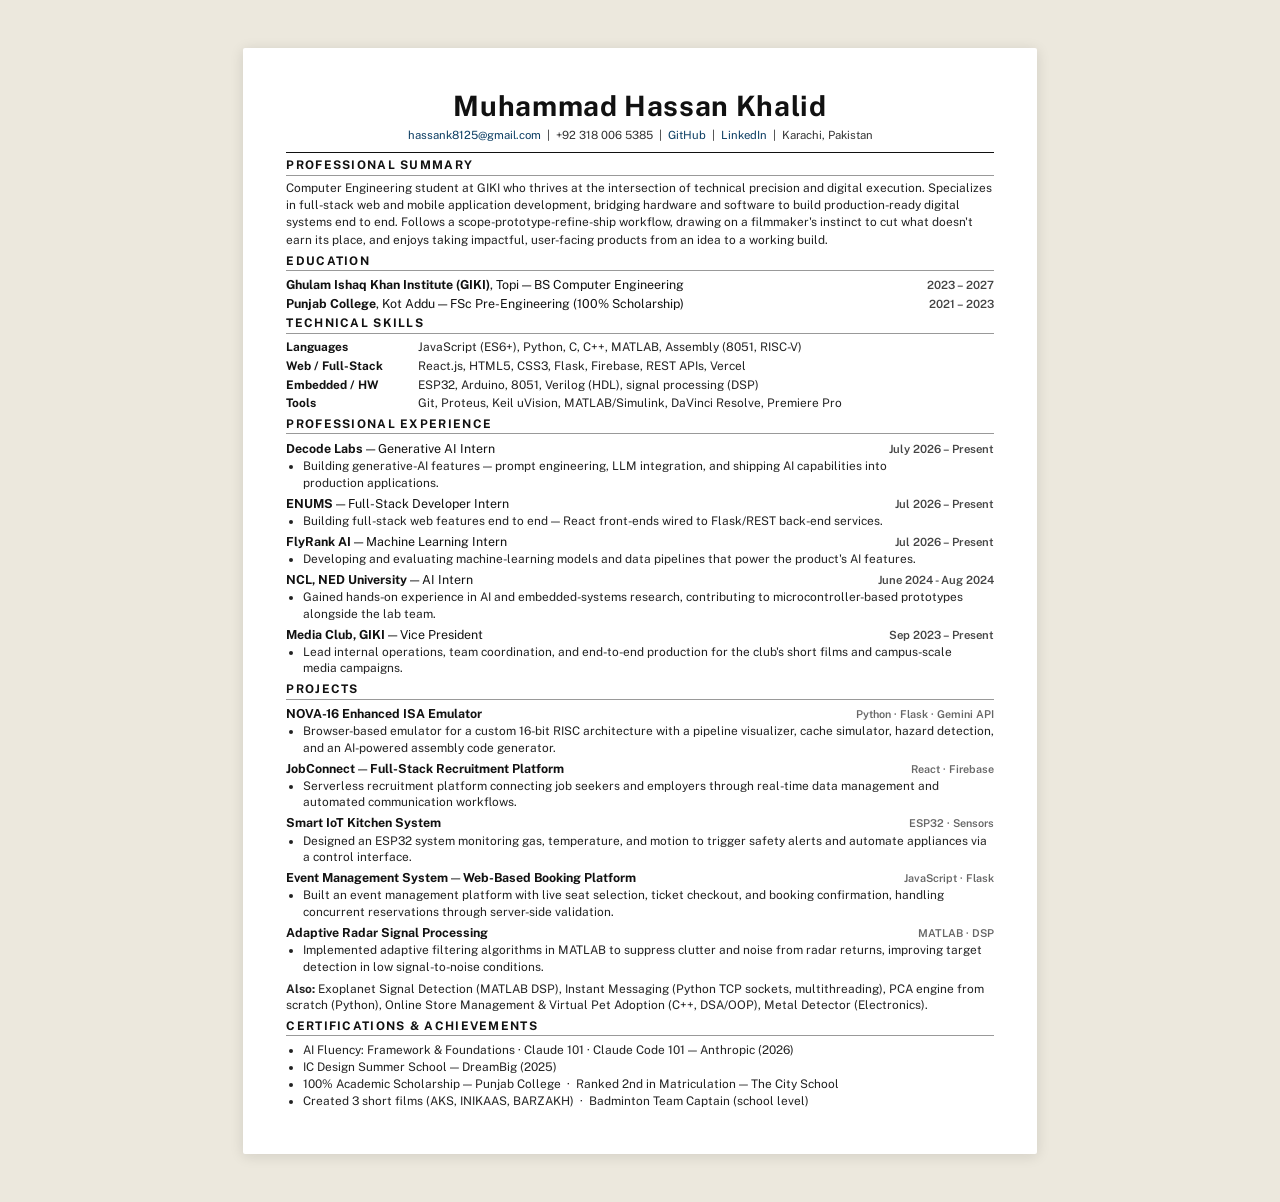
==== assets/cv/resume.html @ fac355b6 "Add CV button, mobile responsiveness, and rebuild CV.pdf at A4" ====
<!DOCTYPE html>
<!--
  Hassan Khalid — résumé. Print source for ../CV.pdf.

  Imported from the Claude Design project "CV editing request"
  (Hassan Khalid Resume.dc.html). The original relied on the design
  runtime (support.js + the <doc-page> custom element); this is the
  same document with doc-page's print behaviour written out as plain
  CSS, so it renders identically with no JS and no dependencies.

  The page box is A4 — that is what the document was designed against.
  The previous CV.pdf was printed onto US Letter, which is 1.23in
  shorter and wider than A4, so the sheet never filled and every page
  carried a band of blank space at the foot.

  Regenerate the PDF after editing:
    node assets/cv/build-pdf.js
-->
<html lang="en">
<head>
<meta charset="utf-8">
<meta name="viewport" content="width=device-width, initial-scale=1">
<title>Muhammad Hassan Khalid — Résumé</title>
<link rel="preconnect" href="https://fonts.googleapis.com">
<link rel="preconnect" href="https://fonts.gstatic.com" crossorigin>
<link href="https://fonts.googleapis.com/css2?family=Public+Sans:wght@400;500;600;700&display=swap" rel="stylesheet">
<style>
  /* ---- page geometry -------------------------------------------------
     margin:0 leaves Chrome no margin box to stamp its date/URL/page-count
     header into; the visual inset lives on the sheet's own padding, so
     print and screen show the same document.                            */
  @page { size: 210mm 297mm; margin: 0; }

  body { margin: 0; }
  a { color: #0b3d63; text-decoration: none; }
  a:hover { text-decoration: underline; }

  /* zero-specificity typographic defaults, so anything authored wins */
  :where(h1, h2, h3, h4, h5, h6) { text-wrap: balance; }
  :where(p, li, blockquote, figcaption) { text-wrap: pretty; }

  /* ---- screen: one sheet on a desk, the way the design tool shows it -- */
  .desk {
    min-height: 100vh;
    padding: 48px 24px;
    box-sizing: border-box;
    background: #ece8dd;
    font-family: -apple-system, BlinkMacSystemFont, 'Helvetica Neue', Arial, sans-serif;
  }
  .sheet {
    width: 210mm;
    margin: 0 auto;
    padding: 0.45in;
    box-sizing: border-box;
    background: #fff;
    border-radius: 2px;
    box-shadow: 0 2px 14px rgba(20, 20, 19, 0.12);
  }

  /* ---- fill the sheet -------------------------------------------------
     At its authored size the document runs 910px against A4's 1036px of
     printable height, so it stops ~1.4in short and the foot of the page
     reads as dead space. --fit scales every length in the document by one
     factor (zoom re-lays-out at width/factor then scales, so the design's
     proportions and line width are preserved exactly — it is the same
     document, set larger). 1.08 lands at ~98% of the printable height.

     If you add or remove content, retune: raise --fit until the sheet is
     just under 1036px tall, then re-run build-pdf.js and confirm the PDF
     is still a single page. Above ~1.09 it spills onto a second page.     */
  .fit { zoom: 1.08; }

  /* ---- print ---------------------------------------------------------
     The document is built to land on a single A4 sheet, so the inset can
     sit on the sheet's padding directly. Break hygiene is kept anyway so
     an edit that pushes it to two pages still splits cleanly.            */
  @media print {
    html, body {
      margin: 0 !important; padding: 0 !important;
      background: none !important; height: auto !important;
      overflow: visible !important;
    }
    .desk { min-height: 0; padding: 0; background: none; }
    .sheet { width: auto; margin: 0; border-radius: 0; box-shadow: none; }
    h1, h2, h3, h4, h5, h6 { break-after: avoid; }
    section, li { break-inside: avoid; }
    p, li { orphans: 3; widows: 3; }
    * { -webkit-print-color-adjust: exact; print-color-adjust: exact; }
  }
</style>
</head>
<body>
<div class="desk">
<div class="sheet">
<div class="fit">

  <header style="text-align:center;padding-bottom:7px;border-bottom:1.5px solid #111;">
    <h1 style="margin:0;font-family:'Public Sans',sans-serif;font-size:26px;font-weight:700;letter-spacing:0.6px;color:#111;line-height:1.1;">Muhammad Hassan Khalid</h1>
    <p style="margin:5px 0 0;font-family:'Public Sans',sans-serif;font-size:10.5px;color:#333;line-height:1.5;">
      <a href="mailto:hassank8125@gmail.com">hassank8125@gmail.com</a> &nbsp;|&nbsp; +92 318 006 5385 &nbsp;|&nbsp; <a href="https://github.com/HassanKhalid8">GitHub</a> &nbsp;|&nbsp; <a href="https://linkedin.com/in/hassankhalid8">LinkedIn</a> &nbsp;|&nbsp; Karachi, Pakistan
    </p>
  </header>

  <section style="margin-top:5px;">
    <h2 style="margin:0 0 4px;padding-bottom:2px;border-bottom:0.75px solid #999;font-family:'Public Sans',sans-serif;font-size:11px;font-weight:700;letter-spacing:1.2px;text-transform:uppercase;color:#111;">Professional Summary</h2>
    <p style="margin:0;font-family:'Public Sans',sans-serif;font-size:11px;line-height:1.45;color:#222;">Computer Engineering student at GIKI who thrives at the intersection of technical precision and digital execution. Specializes in full-stack web and mobile application development, bridging hardware and software to build production-ready digital systems end to end. Follows a scope-prototype-refine-ship workflow, drawing on a filmmaker's instinct to cut what doesn't earn its place, and enjoys taking impactful, user-facing products from an idea to a working build.</p>
  </section>

  <section style="margin-top:5px;">
    <h2 style="margin:0 0 5px;padding-bottom:2px;border-bottom:0.75px solid #999;font-family:'Public Sans',sans-serif;font-size:11px;font-weight:700;letter-spacing:1.2px;text-transform:uppercase;color:#111;">Education</h2>
    <div style="display:flex;flex-direction:column;gap:4px;">
      <div style="display:flex;justify-content:space-between;align-items:baseline;gap:12px;">
        <span style="font-family:'Public Sans',sans-serif;font-size:11.5px;color:#111;"><b>Ghulam Ishaq Khan Institute (GIKI)</b>, Topi — BS Computer Engineering</span>
        <span style="font-family:'Public Sans',sans-serif;font-size:10.5px;font-weight:600;color:#444;white-space:nowrap;">2023 – 2027</span>
      </div>
      <div style="display:flex;justify-content:space-between;align-items:baseline;gap:12px;">
        <span style="font-family:'Public Sans',sans-serif;font-size:11.5px;color:#111;"><b>Punjab College</b>, Kot Addu — FSc Pre-Engineering (100% Scholarship)</span>
        <span style="font-family:'Public Sans',sans-serif;font-size:10.5px;font-weight:600;color:#444;white-space:nowrap;">2021 – 2023</span>
      </div>
    </div>
  </section>

  <section style="margin-top:5px;">
    <h2 style="margin:0 0 5px;padding-bottom:2px;border-bottom:0.75px solid #999;font-family:'Public Sans',sans-serif;font-size:11px;font-weight:700;letter-spacing:1.2px;text-transform:uppercase;color:#111;">Technical Skills</h2>
    <div style="display:grid;grid-template-columns:112px 1fr;row-gap:2px;column-gap:10px;font-family:'Public Sans',sans-serif;font-size:11px;line-height:1.4;color:#222;">
      <div style="font-weight:700;color:#111;">Languages</div><div>JavaScript (ES6+), Python, C, C++, MATLAB, Assembly (8051, RISC-V)</div>
      <div style="font-weight:700;color:#111;">Web / Full-Stack</div><div>React.js, HTML5, CSS3, Flask, Firebase, REST APIs, Vercel</div>
      <div style="font-weight:700;color:#111;">Embedded / HW</div><div>ESP32, Arduino, 8051, Verilog (HDL), signal processing (DSP)</div>
      <div style="font-weight:700;color:#111;">Tools</div><div>Git, Proteus, Keil uVision, MATLAB/Simulink, DaVinci Resolve, Premiere Pro</div>
    </div>
  </section>

  <section style="margin-top:5px;">
    <h2 style="margin:0 0 6px;padding-bottom:2px;border-bottom:0.75px solid #999;font-family:'Public Sans',sans-serif;font-size:11px;font-weight:700;letter-spacing:1.2px;text-transform:uppercase;color:#111;">Professional Experience</h2>
    <div style="display:flex;flex-direction:column;gap:4px;">

      <div>
        <div style="display:flex;justify-content:space-between;align-items:baseline;gap:12px;">
          <span style="font-family:'Public Sans',sans-serif;font-size:11.5px;color:#111;"><b>Decode Labs</b> — Generative AI Intern</span>
          <span style="font-family:'Public Sans',sans-serif;font-size:10.5px;font-weight:600;color:#444;white-space:nowrap;">July 2026 – Present</span>
        </div>
        <ul style="margin:2px 0 0;padding-left:15px;font-family:'Public Sans',sans-serif;font-size:11px;line-height:1.4;color:#222;">
          <li>Building generative-AI features — prompt engineering, LLM integration, and shipping AI capabilities into production applications.</li>
        </ul>
      </div>

      <div>
        <div style="display:flex;justify-content:space-between;align-items:baseline;gap:12px;">
          <span style="font-family:'Public Sans',sans-serif;font-size:11.5px;color:#111;"><b>ENUMS</b> — Full-Stack Developer Intern</span>
          <span style="font-family:'Public Sans',sans-serif;font-size:10.5px;font-weight:600;color:#444;white-space:nowrap;">Jul 2026 – Present</span>
        </div>
        <ul style="margin:2px 0 0;padding-left:15px;font-family:'Public Sans',sans-serif;font-size:11px;line-height:1.4;color:#222;">
          <li>Building full-stack web features end to end — React front-ends wired to Flask/REST back-end services.</li>
        </ul>
      </div>

      <div>
        <div style="display:flex;justify-content:space-between;align-items:baseline;gap:12px;">
          <span style="font-family:'Public Sans',sans-serif;font-size:11.5px;color:#111;"><b>FlyRank AI</b> — Machine Learning Intern</span>
          <span style="font-family:'Public Sans',sans-serif;font-size:10.5px;font-weight:600;color:#444;white-space:nowrap;">Jul 2026 – Present</span>
        </div>
        <ul style="margin:2px 0 0;padding-left:15px;font-family:'Public Sans',sans-serif;font-size:11px;line-height:1.4;color:#222;">
          <li>Developing and evaluating machine-learning models and data pipelines that power the product's AI features.</li>
        </ul>
      </div>

      <div>
        <div style="display:flex;justify-content:space-between;align-items:baseline;gap:12px;">
          <span style="font-family:'Public Sans',sans-serif;font-size:11.5px;color:#111;"><b>NCL, NED University</b> — AI Intern</span>
          <span style="font-family:'Public Sans',sans-serif;font-size:10.5px;font-weight:600;color:#444;white-space:nowrap;">June 2024 - Aug 2024</span>
        </div>
        <ul style="margin:2px 0 0;padding-left:15px;font-family:'Public Sans',sans-serif;font-size:11px;line-height:1.4;color:#222;">
          <li>Gained hands-on experience in AI and embedded-systems research, contributing to microcontroller-based prototypes alongside the lab team.</li>
        </ul>
      </div>

      <div>
        <div style="display:flex;justify-content:space-between;align-items:baseline;gap:12px;">
          <span style="font-family:'Public Sans',sans-serif;font-size:11.5px;color:#111;"><b>Media Club, GIKI</b> — Vice President</span>
          <span style="font-family:'Public Sans',sans-serif;font-size:10.5px;font-weight:600;color:#444;white-space:nowrap;">Sep 2023 – Present</span>
        </div>
        <ul style="margin:2px 0 0;padding-left:15px;font-family:'Public Sans',sans-serif;font-size:11px;line-height:1.4;color:#222;">
          <li>Lead internal operations, team coordination, and end-to-end production for the club's short films and campus-scale media campaigns.</li>
        </ul>
      </div>

    </div>
  </section>

  <section style="margin-top:5px;">
    <h2 style="margin:0 0 6px;padding-bottom:2px;border-bottom:0.75px solid #999;font-family:'Public Sans',sans-serif;font-size:11px;font-weight:700;letter-spacing:1.2px;text-transform:uppercase;color:#111;">Projects</h2>
    <div style="display:flex;flex-direction:column;gap:4px;">

      <div>
        <div style="display:flex;justify-content:space-between;align-items:baseline;gap:12px;">
          <span style="font-family:'Public Sans',sans-serif;font-size:11.5px;color:#111;"><b>NOVA-16 Enhanced ISA Emulator</b>&nbsp;</span>
          <span style="font-family:'Public Sans',sans-serif;font-size:10px;font-weight:600;color:#666;white-space:nowrap;">Python · Flask · Gemini API</span>
        </div>
        <ul style="margin:2px 0 0;padding-left:15px;font-family:'Public Sans',sans-serif;font-size:11px;line-height:1.4;color:#222;">
          <li>Browser-based emulator for a custom 16-bit RISC architecture with a pipeline visualizer, cache simulator, hazard detection, and an AI-powered assembly code generator.</li>
        </ul>
      </div>

      <div>
        <div style="display:flex;justify-content:space-between;align-items:baseline;gap:12px;">
          <span style="font-family:'Public Sans',sans-serif;font-size:11.5px;color:#111;"><b>JobConnect</b> — <b>Full-Stack Recruitment Platform</b>&nbsp;</span>
          <span style="font-family:'Public Sans',sans-serif;font-size:10px;font-weight:600;color:#666;white-space:nowrap;">React · Firebase</span>
        </div>
        <ul style="margin:2px 0 0;padding-left:15px;font-family:'Public Sans',sans-serif;font-size:11px;line-height:1.4;color:#222;">
          <li>Serverless recruitment platform connecting job seekers and employers through real-time data management and automated communication workflows.</li>
        </ul>
      </div>

      <div>
        <div style="display:flex;justify-content:space-between;align-items:baseline;gap:12px;">
          <span style="font-family:'Public Sans',sans-serif;font-size:11.5px;color:#111;"><b>Smart IoT Kitchen System</b></span>
          <span style="font-family:'Public Sans',sans-serif;font-size:10px;font-weight:600;color:#666;white-space:nowrap;">ESP32 · Sensors</span>
        </div>
        <ul style="margin:2px 0 0;padding-left:15px;font-family:'Public Sans',sans-serif;font-size:11px;line-height:1.4;color:#222;">
          <li>Designed an ESP32 system monitoring gas, temperature, and motion to trigger safety alerts and automate appliances via a control interface.</li>
        </ul>
      </div>

      <div>
        <div style="display:flex;justify-content:space-between;align-items:baseline;gap:12px;">
          <span style="font-family:'Public Sans',sans-serif;font-size:11.5px;color:#111;"><b>Event Management System</b> — <b>Web-Based Booking Platform</b></span>
          <span style="font-family:'Public Sans',sans-serif;font-size:10px;font-weight:600;color:#666;white-space:nowrap;">JavaScript · Flask</span>
        </div>
        <ul style="margin:2px 0 0;padding-left:15px;font-family:'Public Sans',sans-serif;font-size:11px;line-height:1.4;color:#222;">
          <li>Built an event management platform with live seat selection, ticket checkout, and booking confirmation, handling concurrent reservations through server-side validation.</li>
        </ul>
      </div>

      <div>
        <div style="display:flex;justify-content:space-between;align-items:baseline;gap:12px;">
          <span style="font-family:'Public Sans',sans-serif;font-size:11.5px;color:#111;"><b>Adaptive Radar Signal Processing</b></span>
          <span style="font-family:'Public Sans',sans-serif;font-size:10px;font-weight:600;color:#666;white-space:nowrap;">MATLAB · DSP</span>
        </div>
        <ul style="margin:2px 0 0;padding-left:15px;font-family:'Public Sans',sans-serif;font-size:11px;line-height:1.4;color:#222;">
          <li>Implemented adaptive filtering algorithms in MATLAB to suppress clutter and noise from radar returns, improving target detection in low signal-to-noise conditions.</li>
        </ul>
      </div>

      <div style="margin-top:1px;">
        <p style="margin:0;font-family:'Public Sans',sans-serif;font-size:11px;line-height:1.4;color:#222;"><b>Also:</b> Exoplanet Signal Detection (MATLAB DSP), Instant Messaging (Python TCP sockets, multithreading), PCA engine from scratch (Python), Online Store Management &amp; Virtual Pet Adoption (C++, DSA/OOP), Metal Detector (Electronics).</p>
      </div>

    </div>
  </section>

  <section style="margin-top:5px;">
    <h2 style="margin:0 0 5px;padding-bottom:2px;border-bottom:0.75px solid #999;font-family:'Public Sans',sans-serif;font-size:11px;font-weight:700;letter-spacing:1.2px;text-transform:uppercase;color:#111;">Certifications &amp; Achievements</h2>
    <ul style="margin:0;padding-left:15px;font-family:'Public Sans',sans-serif;font-size:11px;line-height:1.45;color:#222;">
      <li>AI Fluency: Framework &amp; Foundations · Claude 101 · Claude Code 101 — Anthropic (2026)</li>
      <li>IC Design Summer School — DreamBig (2025)</li>
      <li>100% Academic Scholarship — Punjab College &nbsp;·&nbsp; Ranked 2nd in Matriculation — The City School</li>
      <li>Created 3 short films (AKS, INIKAAS, BARZAKH) &nbsp;·&nbsp; Badminton Team Captain (school level)</li>
    </ul>
  </section>

</div>
</div>
</div>
</body>
</html>
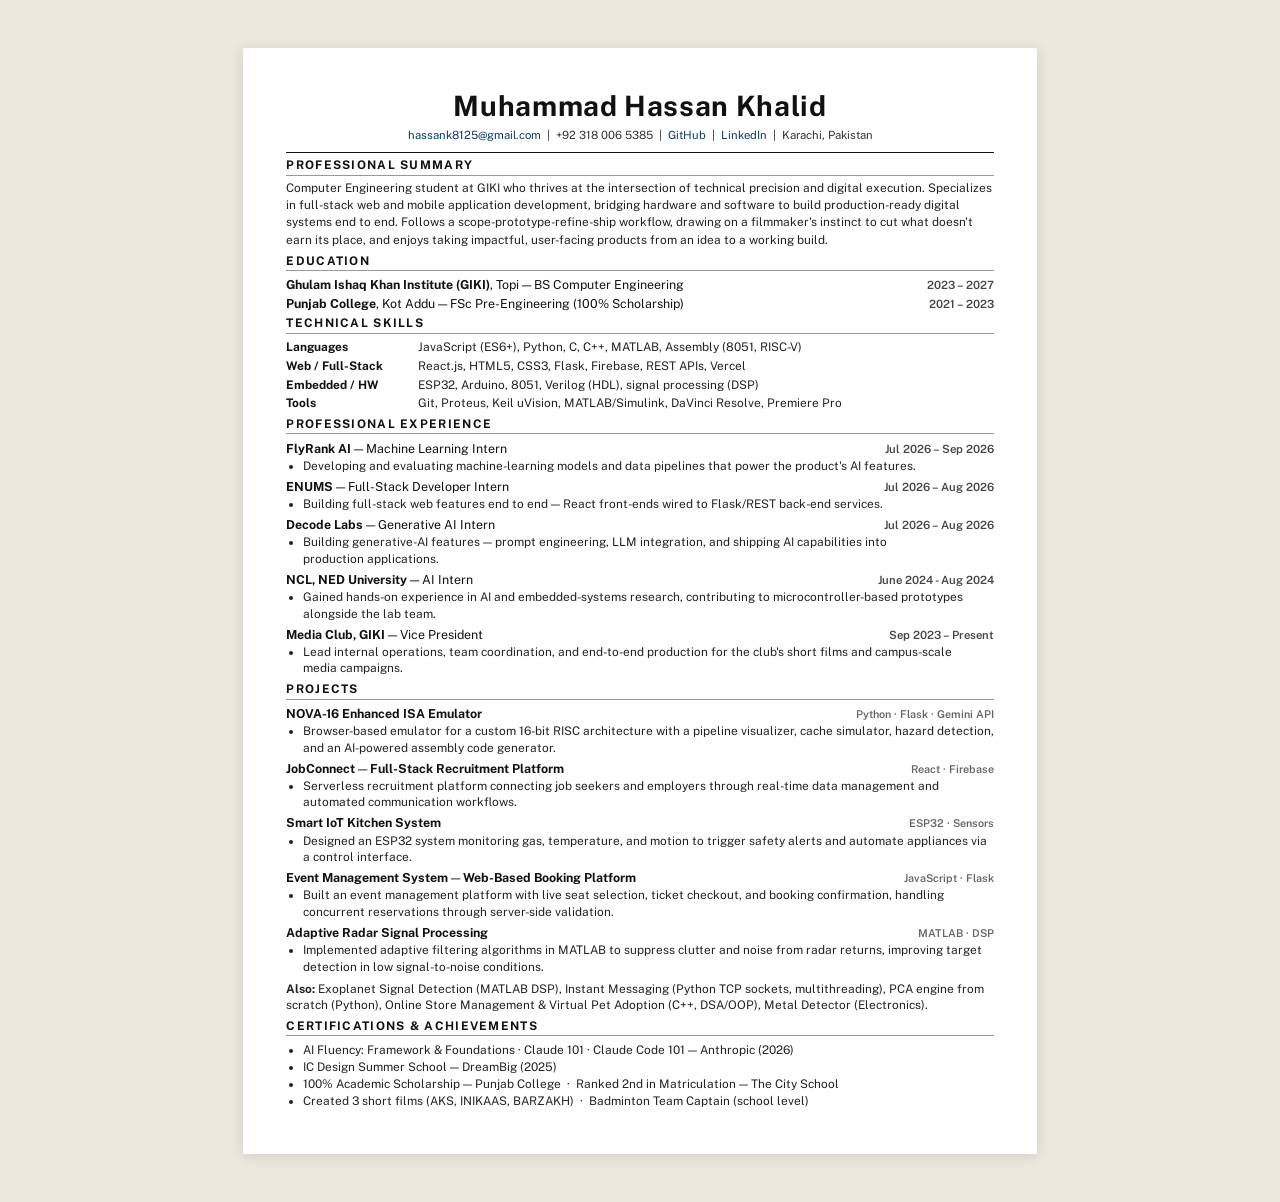
==== commit 727afb1f: "cert added" ====
--- a/assets/cv/resume.html
+++ b/assets/cv/resume.html
@@ -136,31 +136,31 @@
 
       <div>
         <div style="display:flex;justify-content:space-between;align-items:baseline;gap:12px;">
+          <span style="font-family:'Public Sans',sans-serif;font-size:11.5px;color:#111;"><b>FlyRank AI</b> — Machine Learning Intern</span>
+          <span style="font-family:'Public Sans',sans-serif;font-size:10.5px;font-weight:600;color:#444;white-space:nowrap;">Jul 2026 – Sep 2026</span>
+        </div>
+        <ul style="margin:2px 0 0;padding-left:15px;font-family:'Public Sans',sans-serif;font-size:11px;line-height:1.4;color:#222;">
+          <li>Developing and evaluating machine-learning models and data pipelines that power the product's AI features.</li>
+        </ul>
+      </div>
+
+      <div>
+        <div style="display:flex;justify-content:space-between;align-items:baseline;gap:12px;">
+          <span style="font-family:'Public Sans',sans-serif;font-size:11.5px;color:#111;"><b>ENUMS</b> — Full-Stack Developer Intern</span>
+          <span style="font-family:'Public Sans',sans-serif;font-size:10.5px;font-weight:600;color:#444;white-space:nowrap;">Jul 2026 – Aug 2026</span>
+        </div>
+        <ul style="margin:2px 0 0;padding-left:15px;font-family:'Public Sans',sans-serif;font-size:11px;line-height:1.4;color:#222;">
+          <li>Building full-stack web features end to end — React front-ends wired to Flask/REST back-end services.</li>
+        </ul>
+      </div>
+
+      <div>
+        <div style="display:flex;justify-content:space-between;align-items:baseline;gap:12px;">
           <span style="font-family:'Public Sans',sans-serif;font-size:11.5px;color:#111;"><b>Decode Labs</b> — Generative AI Intern</span>
-          <span style="font-family:'Public Sans',sans-serif;font-size:10.5px;font-weight:600;color:#444;white-space:nowrap;">July 2026 – Present</span>
+          <span style="font-family:'Public Sans',sans-serif;font-size:10.5px;font-weight:600;color:#444;white-space:nowrap;">Jul 2026 – Aug 2026</span>
         </div>
         <ul style="margin:2px 0 0;padding-left:15px;font-family:'Public Sans',sans-serif;font-size:11px;line-height:1.4;color:#222;">
           <li>Building generative-AI features — prompt engineering, LLM integration, and shipping AI capabilities into production applications.</li>
-        </ul>
-      </div>
-
-      <div>
-        <div style="display:flex;justify-content:space-between;align-items:baseline;gap:12px;">
-          <span style="font-family:'Public Sans',sans-serif;font-size:11.5px;color:#111;"><b>ENUMS</b> — Full-Stack Developer Intern</span>
-          <span style="font-family:'Public Sans',sans-serif;font-size:10.5px;font-weight:600;color:#444;white-space:nowrap;">Jul 2026 – Present</span>
-        </div>
-        <ul style="margin:2px 0 0;padding-left:15px;font-family:'Public Sans',sans-serif;font-size:11px;line-height:1.4;color:#222;">
-          <li>Building full-stack web features end to end — React front-ends wired to Flask/REST back-end services.</li>
-        </ul>
-      </div>
-
-      <div>
-        <div style="display:flex;justify-content:space-between;align-items:baseline;gap:12px;">
-          <span style="font-family:'Public Sans',sans-serif;font-size:11.5px;color:#111;"><b>FlyRank AI</b> — Machine Learning Intern</span>
-          <span style="font-family:'Public Sans',sans-serif;font-size:10.5px;font-weight:600;color:#444;white-space:nowrap;">Jul 2026 – Present</span>
-        </div>
-        <ul style="margin:2px 0 0;padding-left:15px;font-family:'Public Sans',sans-serif;font-size:11px;line-height:1.4;color:#222;">
-          <li>Developing and evaluating machine-learning models and data pipelines that power the product's AI features.</li>
         </ul>
       </div>
 
